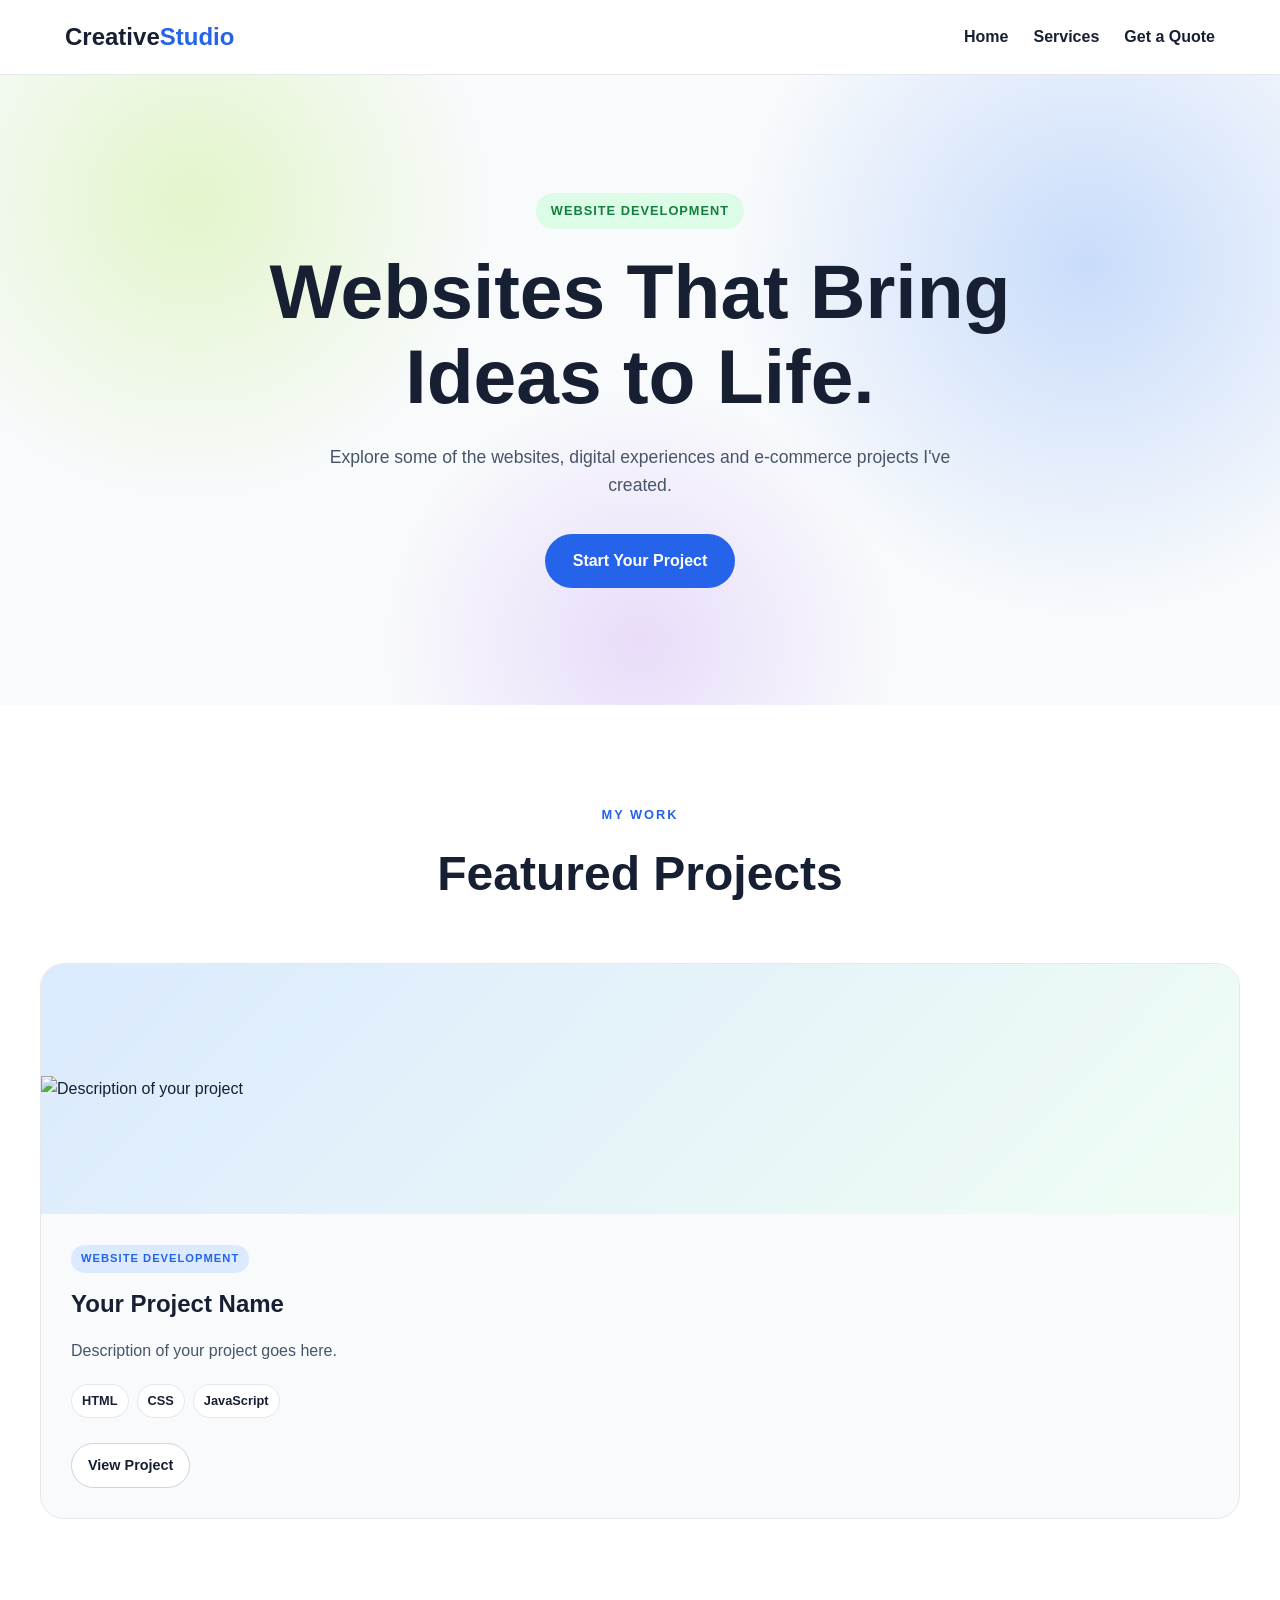
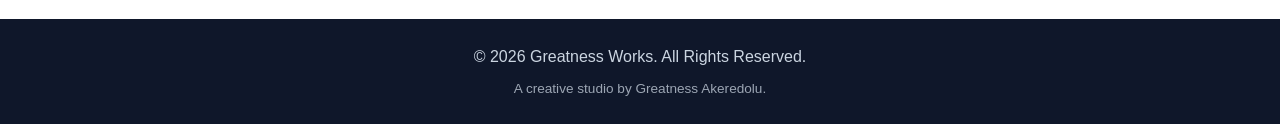
==== portfolio/web-development.html @ 1c09d226 "I created a portfolio page for each services and a preview" ====
<!doctype html>

<html lang="en">
  <head>
    <meta charset="UTF-8" />

    <meta name="viewport" content="width=device-width, initial-scale=1.0" />

    <meta
      name="description"
      content="Website and e-commerce development portfolio."
    />

    <title>Website Development Portfolio | CreativeStudio</title>

    <!-- Link to main stylesheet -->

    <link rel="stylesheet" href="../style.css" />
  </head>

  <body>
    <!-- Navigation -->

    <header>
      <nav>
        <h1 class="logo">
          <a href="../index.html"> Creative<span>Studio</span> </a>
        </h1>

        <ul class="nav-links">
          <li>
            <a href="../index.html"> Home </a>
          </li>

          <li>
            <a href="../index.html#services"> Services </a>
          </li>

          <li>
            <a href="../index.html#contact"> Get a Quote </a>
          </li>
        </ul>
      </nav>
    </header>

    <main>
      <!-- Portfolio Hero -->

      <section class="portfolio-hero">
        <p class="portfolio-label">WEBSITE DEVELOPMENT</p>

        <h2>Websites That Bring Ideas to Life.</h2>

        <p>
          Explore some of the websites, digital experiences and e-commerce
          projects I've created.
        </p>

        <a href="../index.html#contact" class="primary-button">
          Start Your Project
        </a>
      </section>

      <!-- Portfolio Projects -->

      <section class="portfolio-section">
        <div class="section-heading">
          <p>MY WORK</p>

          <h2>Featured Projects</h2>
        </div>

        <div class="portfolio-grid">
          <!-- Portfolio Project Example -->

          <article class="portfolio-card">
            <!-- PROJECT PREVIEW -->
            <div class="portfolio-preview">
              <img
                src="../assets/images/your-project-image.jpg"
                alt="Description of your project"
                class="portfolio-image"
              />
            </div>

            <!-- PROJECT INFORMATION -->
            <div class="portfolio-content">
              <span class="project-category"> WEBSITE DEVELOPMENT </span>

              <h3>Your Project Name</h3>

              <p>Description of your project goes here.</p>

              <div class="project-tools">
                <span>HTML</span>
                <span>CSS</span>
                <span>JavaScript</span>
              </div>

              <div class="project-links">
                <a href="#" class="portfolio-button"> View Project </a>
              </div>
            </div>
          </article>

          <!-- Add More Projects Here -->
        </div>
      </section>
    </main>

    <!-- Footer -->

    <footer>
      <p>© 2026 Greatness Works. All Rights Reserved.</p>

      <p class="founder-credit">A creative studio by Greatness Akeredolu.</p>
    </footer>
  </body>
</html>
---- style.css ----
/* =========================
   GLOBAL STYLES
========================= */

* {
  margin: 0;
  padding: 0;
  box-sizing: border-box;
}

html {
  scroll-behavior: smooth;
}

body {
  font-family: Arial, sans-serif;
  background-color: #f8fafc;
  color: #172033;
  line-height: 1.6;
}

/* =========================
   NAVIGATION
========================= */

header {
  position: sticky;
  top: 0;
  z-index: 1000;

  background-color: rgba(255, 255, 255, 0.95);
  backdrop-filter: blur(10px);

  border-bottom: 1px solid #e5e7eb;
}

nav {
  max-width: 1200px;
  margin: auto;
  padding: 18px 25px;

  display: flex;
  justify-content: space-between;
  align-items: center;
}

.logo {
  font-size: 1.5rem;
  font-weight: 800;
}

.logo span {
  color: #2563eb;
}

.nav-links {
  display: flex;
  gap: 25px;
  list-style: none;
}

.nav-links a {
  color: #172033;
  text-decoration: none;
  font-weight: 600;

  transition: color 0.3s ease;
}

.nav-links a:hover {
  color: #2563eb;
}

/* =========================
   HERO SECTION
========================= */

.hero {
  min-height: 90vh;

  display: flex;
  align-items: center;
  justify-content: center;

  padding: 80px 25px;

  text-align: center;

  background:
    radial-gradient(circle at top left, #d9f99d, transparent 35%),
    radial-gradient(circle at bottom right, #bfdbfe, transparent 35%), #f8fafc;
}

.hero-content {
  max-width: 850px;
}

.hero-tag {
  display: inline-block;

  margin-bottom: 20px;
  padding: 8px 15px;

  border-radius: 50px;

  background-color: #dcfce7;
  color: #15803d;

  font-size: 0.8rem;
  font-weight: bold;

  letter-spacing: 1px;
}

.hero h2 {
  font-size: clamp(2.5rem, 6vw, 5rem);

  line-height: 1.1;

  margin-bottom: 25px;
}

.hero-description {
  max-width: 650px;
  margin: 0 auto 35px;

  font-size: 1.1rem;
  color: #475569;
}

/* =========================
   BUTTONS
========================= */

.primary-button {
  display: inline-block;

  padding: 14px 28px;

  background-color: #2563eb;
  color: white;

  border-radius: 50px;

  text-decoration: none;
  font-weight: bold;

  transition:
    transform 0.3s ease,
    box-shadow 0.3s ease,
    background-color 0.3s ease;
}

.primary-button:hover {
  background-color: #1d4ed8;

  transform: translateY(-3px);

  box-shadow: 0 10px 25px rgba(37, 99, 235, 0.25);
}

/* =========================
   GENERAL SECTIONS
========================= */

section {
  padding: 100px 25px;
}

.section-heading {
  max-width: 700px;
  margin: 0 auto 50px;

  text-align: center;
}

.section-heading p {
  color: #2563eb;

  font-size: 0.8rem;
  font-weight: bold;

  letter-spacing: 2px;

  margin-bottom: 10px;
}

.section-heading h2 {
  font-size: clamp(2rem, 4vw, 3rem);
}

/* =========================
   SERVICES
========================= */

.services {
  background-color: white;
}

.services-container {
  max-width: 1200px;
  margin: auto;

  display: grid;

  grid-template-columns: repeat(auto-fit, minmax(240px, 1fr));

  gap: 25px;
}

.service-card {
  padding: 35px 30px;

  background-color: #f8fafc;

  border: 1px solid #e5e7eb;

  border-radius: 20px;

  transition:
    transform 0.3s ease,
    box-shadow 0.3s ease;
}

.service-card:hover {
  transform: translateY(-8px);

  box-shadow: 0 20px 40px rgba(15, 23, 42, 0.1);
}

.service-icon {
  width: 100%;
  height: 180px;

  display: flex;
  justify-content: center;
  align-items: center;

  margin-bottom: 20px;
}

.service-icon img {
  width: 150px;
  height: 150px;

  object-fit: contain;

  transition: transform 0.4s ease;
}

.service-card:hover .service-icon img {
  transform: scale(1.08) rotate(-3deg);
}

.service-card h3 {
  margin-bottom: 15px;

  font-size: 1.3rem;
}

.service-card p {
  margin-bottom: 20px;

  color: #475569;
}

.service-card a {
  color: #2563eb;

  text-decoration: none;

  font-weight: bold;
}

/* =========================
   ABOUT
========================= */

.about {
  text-align: center;

  background: linear-gradient(135deg, #eff6ff, #f0fdf4);
}

.about-description {
  max-width: 750px;

  margin: auto;

  font-size: 1.1rem;

  color: #475569;
}

/* =========================
   CONTACT FORM
========================= */

.contact {
  background-color: white;
}

.contact-description {
  max-width: 650px;

  margin: -30px auto 40px;

  text-align: center;

  color: #475569;
}

form {
  max-width: 700px;

  margin: auto;

  padding: 40px;

  border-radius: 20px;

  background-color: #f8fafc;

  border: 1px solid #e5e7eb;
}

.form-group {
  margin-bottom: 22px;
}

.form-group label {
  display: block;

  margin-bottom: 8px;

  font-weight: bold;
}

.form-group input,
.form-group select,
.form-group textarea {
  width: 100%;

  padding: 14px;

  border: 1px solid #cbd5e1;

  border-radius: 10px;

  font-size: 1rem;

  font-family: inherit;

  transition:
    border-color 0.3s ease,
    box-shadow 0.3s ease;
}

.form-group input:focus,
.form-group select:focus,
.form-group textarea:focus {
  outline: none;

  border-color: #2563eb;

  box-shadow: 0 0 0 3px rgba(37, 99, 235, 0.1);
}

textarea {
  resize: vertical;
}

/* =========================
   PAYMENT SECTION
========================= */

.payment {
  text-align: center;

  color: white;

  background: linear-gradient(135deg, #172033, #1e3a8a);
}

.payment h2 {
  margin-bottom: 20px;

  font-size: 2rem;
}

.payment p {
  max-width: 600px;

  margin: 10px auto;

  color: #dbeafe;
}

/* =========================
   FOOTER
========================= */

footer {
  padding: 25px;

  text-align: center;

  background-color: #0f172a;

  color: #cbd5e1;
}

/* =========================
   MOBILE RESPONSIVENESS
========================= */

@media (max-width: 768px) {
  nav {
    flex-direction: column;

    gap: 15px;
  }

  .nav-links {
    flex-wrap: wrap;

    justify-content: center;

    gap: 15px;
  }

  .hero {
    min-height: 80vh;
  }

  section {
    padding: 70px 20px;
  }

  form {
    padding: 25px 20px;
  }
}

/* =========================
   CREATIVE VISUAL IDENTITY
========================= */

.hero {
  position: relative;
  overflow: hidden;

  background:
    radial-gradient(
      circle at 15% 20%,
      rgba(163, 230, 53, 0.35),
      transparent 25%
    ),
    radial-gradient(
      circle at 85% 75%,
      rgba(147, 51, 234, 0.2),
      transparent 30%
    ),
    radial-gradient(
      circle at 80% 15%,
      rgba(59, 130, 246, 0.25),
      transparent 30%
    ),
    #f8fafc;
}

/* Keep hero content above decorations */

.hero-content {
  position: relative;
  z-index: 2;
}

/* Floating shapes */

.creative-shape {
  position: absolute;

  border-radius: 50%;

  filter: blur(2px);

  opacity: 0.7;

  animation: float 8s ease-in-out infinite;
}

/* Green blob */

.shape-one {
  width: 180px;
  height: 180px;

  background: linear-gradient(135deg, #a3e635, #22c55e);

  top: 15%;
  left: 8%;

  border-radius: 60% 40% 30% 70% / 60% 30% 70% 40%;
}

/* Blue blob */

.shape-two {
  width: 140px;
  height: 140px;

  background: linear-gradient(135deg, #38bdf8, #2563eb);

  bottom: 12%;
  right: 10%;

  animation-delay: 2s;

  border-radius: 40% 60% 70% 30% / 40% 50% 50% 60%;
}

/* Purple blob */

.shape-three {
  width: 90px;
  height: 90px;

  background: linear-gradient(135deg, #c084fc, #ec4899);

  top: 20%;
  right: 20%;

  animation-delay: 4s;
}

/* Creative symbols */

.creative-symbol {
  position: absolute;

  z-index: 1;

  font-size: 3rem;

  animation: float 6s ease-in-out infinite;

  opacity: 0.8;
}

.symbol-one {
  color: #2563eb;

  top: 18%;
  left: 25%;
}

.symbol-two {
  color: #9333ea;

  bottom: 18%;
  left: 15%;

  animation-delay: 2s;
}

.symbol-three {
  color: #84cc16;

  top: 30%;
  right: 12%;

  font-size: 2rem;

  animation-delay: 3s;
}

/* Floating animation */

@keyframes float {
  0%,
  100% {
    transform: translateY(0px) rotate(0deg);
  }

  50% {
    transform: translateY(-20px) rotate(8deg);
  }
}

/* Creative service card personality */

.service-card {
  position: relative;

  overflow: hidden;
}

/* Color accent at top */

.service-card::before {
  content: "";

  position: absolute;

  top: 0;
  left: 0;

  width: 100%;
  height: 5px;

  background: linear-gradient(90deg, #2563eb, #84cc16, #9333ea);
}

/* Slight personality differences */

.service-card:nth-child(1) {
  transform: rotate(-1deg);
}

.service-card:nth-child(2) {
  transform: rotate(1deg);
}

.service-card:nth-child(3) {
  transform: rotate(-0.5deg);
}

.service-card:nth-child(4) {
  transform: rotate(0.8deg);
}

/* Maintain hover effect */

.service-card:hover {
  transform: translateY(-10px) rotate(0deg) scale(1.02);
}

/* =========================
   CREATIVE PLAYGROUND
========================= */

.services {
  position: relative;

  overflow: hidden;
}

/* Heading highlight */

.section-heading h2 span {
  display: block;

  background: linear-gradient(90deg, #2563eb, #84cc16, #9333ea);

  -webkit-background-clip: text;
  background-clip: text;

  color: transparent;
}

/* Creative subtitle */

.creative-subheading {
  max-width: 600px;

  margin: 20px auto 0;

  color: #64748b;

  font-size: 1rem;

  letter-spacing: 0;
}

/* Decorative container */

.creative-section-decoration {
  position: absolute;

  inset: 0;

  pointer-events: none;
}

/* Creative doodles */

.doodle {
  position: absolute;

  font-weight: bold;

  opacity: 0.5;

  animation: doodleFloat 7s ease-in-out infinite;
}

.doodle-one {
  top: 12%;
  left: 8%;

  color: #2563eb;

  font-size: 3rem;
}

.doodle-two {
  top: 20%;
  right: 8%;

  color: #9333ea;

  font-size: 2.5rem;

  animation-delay: 2s;
}

.doodle-three {
  bottom: 15%;
  left: 5%;

  color: #84cc16;

  font-size: 3rem;

  animation-delay: 4s;
}

/* Doodle movement */

@keyframes doodleFloat {
  0%,
  100% {
    transform: translateY(0) rotate(0deg);
  }

  50% {
    transform: translateY(-15px) rotate(10deg);
  }
}

/* =========================
   SERVICE PERSONALITY
========================= */

/* Website Development */

.service-card:nth-child(1)::after {
  content: "BUILD";

  position: absolute;

  top: 20px;
  right: 20px;

  padding: 5px 10px;

  border-radius: 50px;

  background-color: #dbeafe;

  color: #2563eb;

  font-size: 0.7rem;

  font-weight: bold;

  letter-spacing: 1px;
}

/* Video Editing */

.service-card:nth-child(2)::after {
  content: "CREATE";

  position: absolute;

  top: 20px;
  right: 20px;

  padding: 5px 10px;

  border-radius: 50px;

  background-color: #fce7f3;

  color: #db2777;

  font-size: 0.7rem;

  font-weight: bold;

  letter-spacing: 1px;
}

/* Game Development */

.service-card:nth-child(3)::after {
  content: "PLAY";

  position: absolute;

  top: 20px;
  right: 20px;

  padding: 5px 10px;

  border-radius: 50px;

  background-color: #ecfccb;

  color: #65a30d;

  font-size: 0.7rem;

  font-weight: bold;

  letter-spacing: 1px;
}

/* Photography */

.service-card:nth-child(4)::after {
  content: "CAPTURE";

  position: absolute;

  top: 20px;
  right: 20px;

  padding: 5px 10px;

  border-radius: 50px;

  background-color: #ede9fe;

  color: #7c3aed;

  font-size: 0.7rem;

  font-weight: bold;

  letter-spacing: 1px;
}

/* =========================
   CREATIVE BRAND SIGNATURE
========================= */

.creative-skills {
  display: flex;

  justify-content: center;
  align-items: center;

  flex-wrap: wrap;

  gap: 12px;

  margin: 0 auto 35px;

  font-size: 0.8rem;

  font-weight: 800;

  letter-spacing: 1.5px;

  color: #475569;
}

.creative-skills span:not(.skill-symbol) {
  padding: 8px 12px;

  border-radius: 50px;

  background-color: rgba(255, 255, 255, 0.6);

  border: 1px solid rgba(203, 213, 225, 0.8);

  transition:
    transform 0.3s ease,
    background-color 0.3s ease;
}

.creative-skills span:not(.skill-symbol):hover {
  transform: translateY(-4px);

  background-color: white;
}

.skill-symbol {
  color: #84cc16;

  font-size: 1rem;
}

/* =========================
   FORM SUBMISSION MESSAGES
========================= */

.form-message {
  max-width: 600px;

  margin: 20px auto;

  padding: 16px 20px;

  border-radius: 12px;

  font-weight: 600;

  text-align: center;

  animation: messageAppear 0.4s ease;
}

.form-message.success {
  background-color: #ecfdf5;

  color: #166534;

  border: 1px solid #86efac;
}

.form-message.error {
  background-color: #fef2f2;

  color: #991b1b;

  border: 1px solid #fca5a5;
}

@keyframes messageAppear {
  from {
    opacity: 0;

    transform: translateY(10px);
  }

  to {
    opacity: 1;

    transform: translateY(0);
  }
}

/* Disabled button */

button:disabled {
  opacity: 0.7;

  cursor: not-allowed;
}

.founder-credit {
  margin-top: 8px;

  font-size: 0.85rem;

  opacity: 0.75;
}

/* =========================
   SERVICE ACTION BUTTONS
========================= */

.service-actions {
  display: flex;
  align-items: center;
  gap: 15px;
  flex-wrap: wrap;
}

/* Portfolio Button */

.portfolio-button {
  display: inline-flex;
  align-items: center;
  justify-content: center;

  padding: 10px 16px;

  border: 1px solid #cbd5e1;
  border-radius: 50px;

  color: #172033;
  background-color: white;

  text-decoration: none;

  font-weight: 700;
  font-size: 0.9rem;

  transition:
    transform 0.3s ease,
    box-shadow 0.3s ease,
    border-color 0.3s ease;
}

.portfolio-button:hover {
  transform: translateY(-3px);

  border-color: #2563eb;

  box-shadow: 0 8px 20px rgba(37, 99, 235, 0.15);
}

/* Quote Button */

.service-quote-button {
  font-weight: bold;
}

/* =========================
   PORTFOLIO SYSTEM
========================= */

/* Logo link */

.logo a {
  color: inherit;

  text-decoration: none;
}

/* Portfolio Hero */

.portfolio-hero {
  min-height: 70vh;

  display: flex;

  flex-direction: column;

  justify-content: center;

  align-items: center;

  text-align: center;

  padding: 100px 25px;

  background:
    radial-gradient(
      circle at 15% 20%,
      rgba(163, 230, 53, 0.25),
      transparent 25%
    ),
    radial-gradient(
      circle at 85% 30%,
      rgba(59, 130, 246, 0.25),
      transparent 30%
    ),
    radial-gradient(
      circle at 50% 90%,
      rgba(147, 51, 234, 0.15),
      transparent 30%
    ),
    #f8fafc;
}

.portfolio-hero h2 {
  max-width: 850px;

  margin-bottom: 25px;

  font-size: clamp(2.5rem, 6vw, 5rem);

  line-height: 1.1;
}

.portfolio-hero > p:not(.portfolio-label) {
  max-width: 650px;

  margin-bottom: 35px;

  color: #475569;

  font-size: 1.1rem;
}

.portfolio-label {
  margin-bottom: 20px;

  padding: 8px 15px;

  border-radius: 50px;

  background-color: #dcfce7;

  color: #15803d;

  font-size: 0.8rem;

  font-weight: bold;

  letter-spacing: 1px;
}

/* Portfolio Section */

.portfolio-section {
  background-color: white;
}

/* Portfolio Grid */

.portfolio-grid {
  max-width: 1200px;

  margin: auto;

  display: grid;

  grid-template-columns: repeat(auto-fit, minmax(300px, 1fr));

  gap: 30px;
}

/* Portfolio Card */

.portfolio-card {
  overflow: hidden;

  border: 1px solid #e5e7eb;

  border-radius: 24px;

  background-color: #f8fafc;

  transition:
    transform 0.3s ease,
    box-shadow 0.3s ease;
}

.portfolio-card:hover {
  transform: translateY(-8px);

  box-shadow: 0 20px 40px rgba(15, 23, 42, 0.12);
}

/* Portfolio Preview */

.portfolio-preview {
  min-height: 250px;

  display: flex;

  justify-content: center;

  align-items: center;

  background: linear-gradient(135deg, #dbeafe, #f0fdf4);
}

/* Placeholder */

.portfolio-placeholder {
  text-align: center;

  color: #475569;
}

.portfolio-placeholder span {
  display: block;

  margin-bottom: 10px;

  font-size: 4rem;
}

/* Portfolio Content */

.portfolio-content {
  padding: 30px;
}

.project-category {
  display: inline-block;

  margin-bottom: 12px;

  padding: 5px 10px;

  border-radius: 50px;

  background-color: #dbeafe;

  color: #2563eb;

  font-size: 0.7rem;

  font-weight: bold;

  letter-spacing: 1px;
}

.portfolio-content h3 {
  margin-bottom: 15px;

  font-size: 1.5rem;
}

.portfolio-content > p {
  margin-bottom: 20px;

  color: #475569;
}

/* Tools */

.project-tools {
  display: flex;

  flex-wrap: wrap;

  gap: 8px;

  margin-bottom: 25px;
}

.project-tools span {
  padding: 6px 10px;

  border-radius: 50px;

  background-color: white;

  border: 1px solid #e2e8f0;

  font-size: 0.8rem;

  font-weight: 600;
}

/* Project Links */

.project-links {
  display: flex;

  align-items: center;

  gap: 15px;

  flex-wrap: wrap;
}

.project-link {
  color: #2563eb;

  text-decoration: none;

  font-weight: bold;
}

/* =========================
   PORTFOLIO MEDIA TYPES
========================= */

/* Images */

.portfolio-image {
  width: 100%;
  height: 100%;

  display: block;

  object-fit: cover;
}

/* Videos */

.portfolio-video {
  width: 100%;

  display: block;

  border-radius: 0;
}

/* PDF / Document Preview */

.document-preview {
  min-height: 250px;

  display: flex;

  flex-direction: column;

  justify-content: center;
  align-items: center;

  text-align: center;

  padding: 30px;

  background: linear-gradient(135deg, #f8fafc, #e0e7ff);
}

.document-icon {
  font-size: 4rem;

  margin-bottom: 15px;
}

.document-preview p {
  color: #475569;
}

/* Game Preview */

.game-preview {
  min-height: 250px;

  display: flex;

  flex-direction: column;

  justify-content: center;
  align-items: center;

  text-align: center;

  padding: 30px;

  background: linear-gradient(135deg, #ecfccb, #dbeafe);
}

.game-preview span {
  font-size: 5rem;

  margin-bottom: 15px;
}

/* File / Download Preview */

.file-preview {
  min-height: 250px;

  display: flex;

  flex-direction: column;

  justify-content: center;
  align-items: center;

  text-align: center;

  padding: 30px;

  background: linear-gradient(135deg, #fef3c7, #fce7f3);
}

.file-preview span {
  font-size: 4rem;

  margin-bottom: 15px;
}
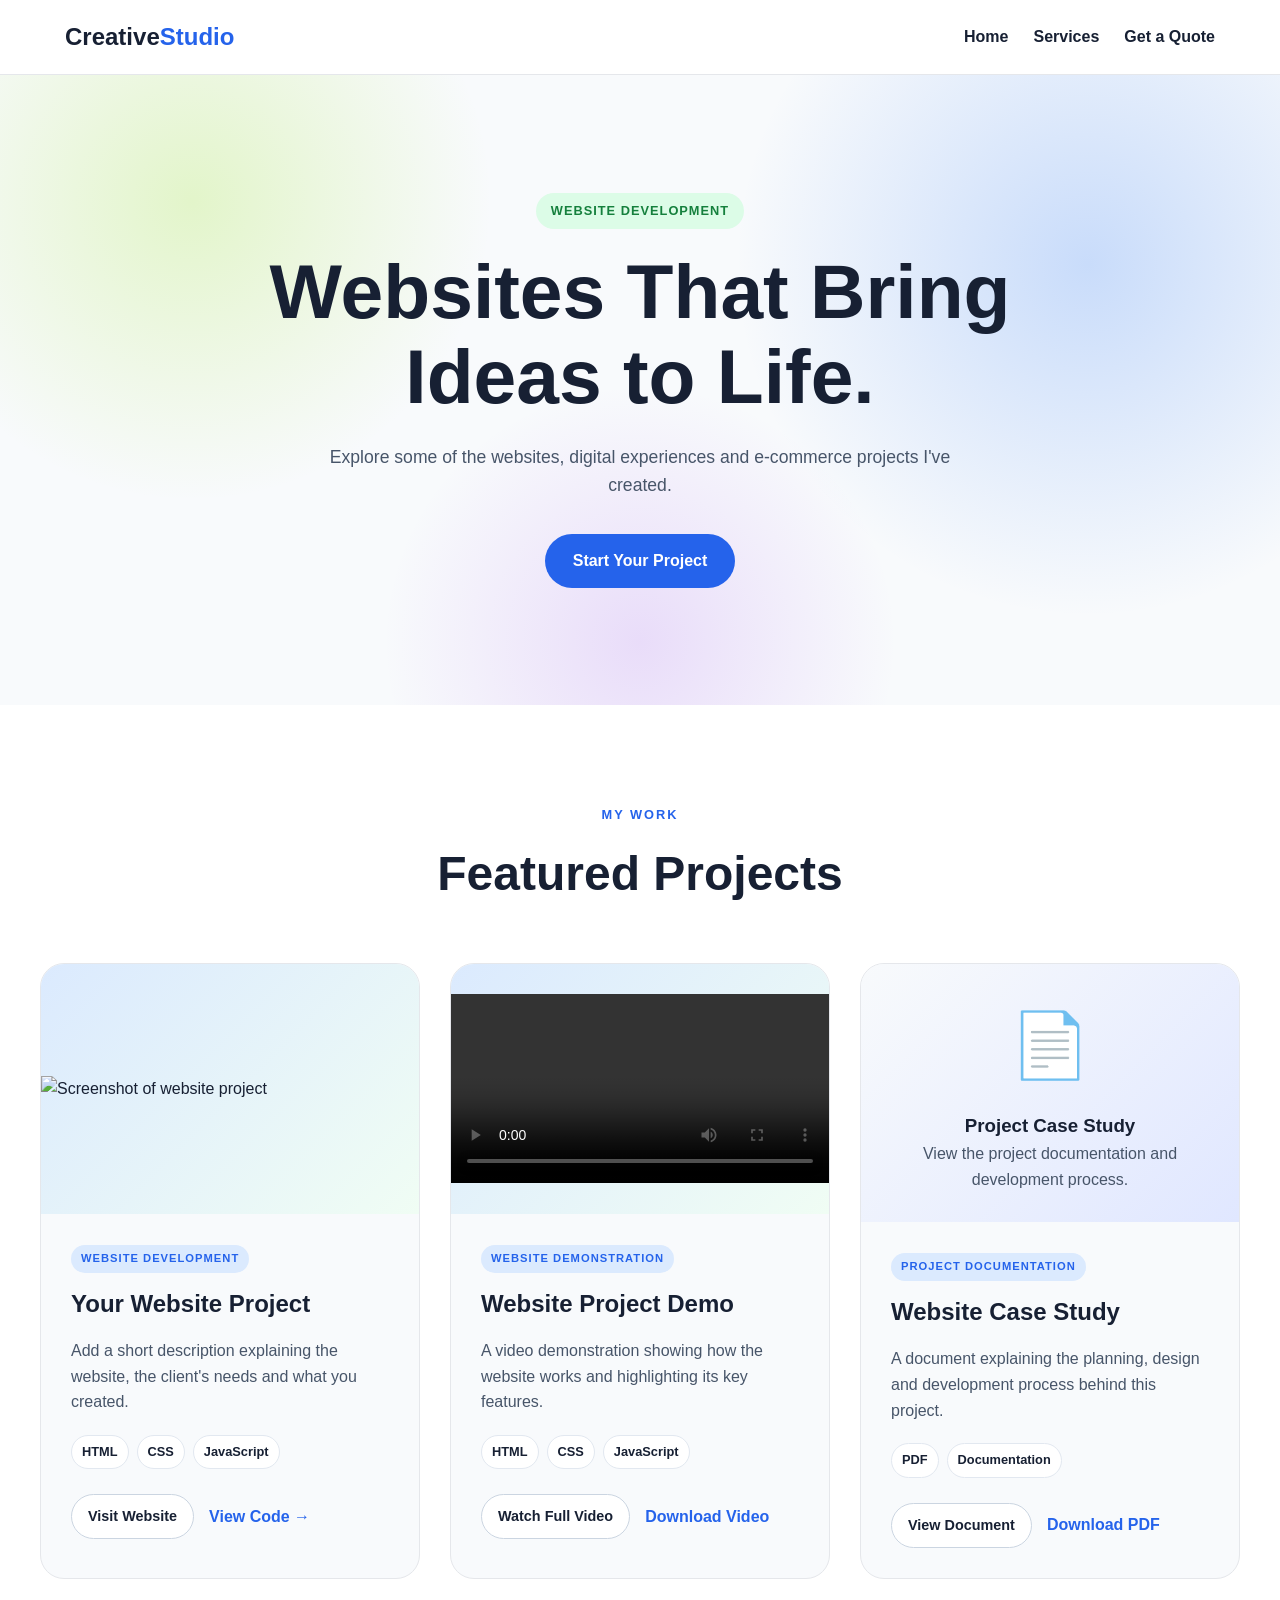
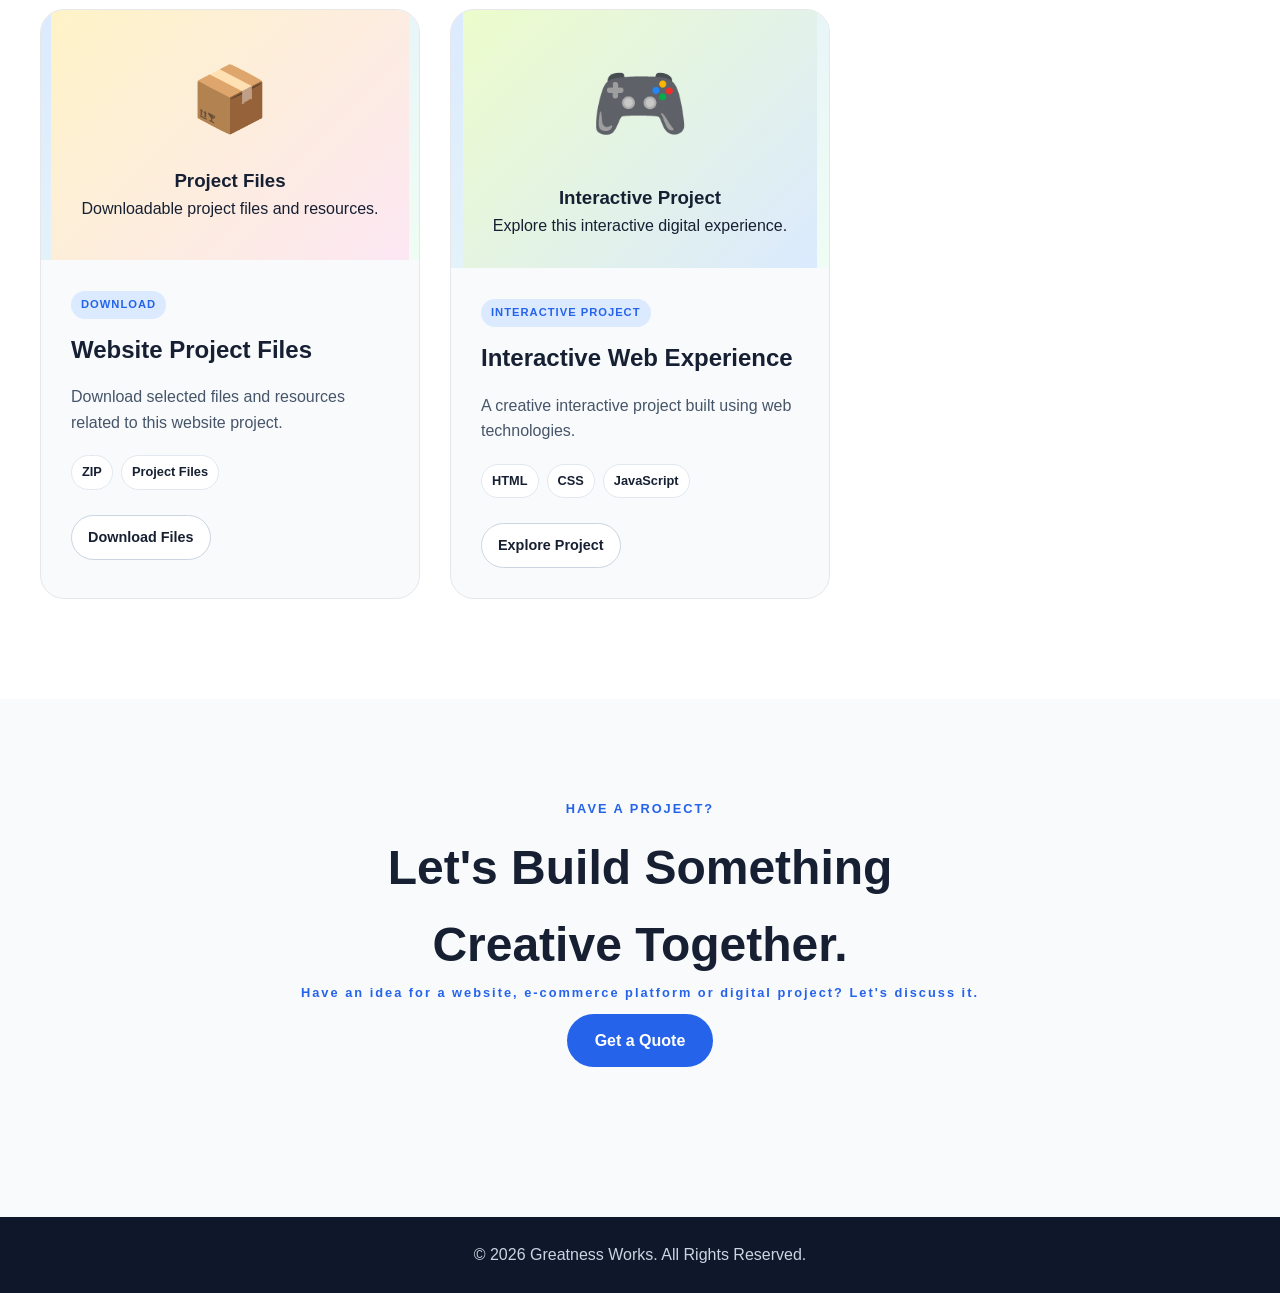
==== commit 0d1aaf0b: "I added different file format to display my work on my web development portfolio page" ====
--- a/portfolio/web-development.html
+++ b/portfolio/web-development.html
@@ -8,24 +8,30 @@
 
     <meta
       name="description"
-      content="Website and e-commerce development portfolio."
+      content="Explore my website and e-commerce development portfolio."
     />
 
     <title>Website Development Portfolio | CreativeStudio</title>
 
-    <!-- Link to main stylesheet -->
+    <!-- Main stylesheet -->
 
     <link rel="stylesheet" href="../style.css" />
   </head>
 
   <body>
-    <!-- Navigation -->
+    <!-- =========================
+         NAVIGATION
+    ========================== -->
 
     <header>
       <nav>
+        <!-- Logo -->
+
         <h1 class="logo">
           <a href="../index.html"> Creative<span>Studio</span> </a>
         </h1>
+
+        <!-- Navigation Links -->
 
         <ul class="nav-links">
           <li>
@@ -44,7 +50,9 @@
     </header>
 
     <main>
-      <!-- Portfolio Hero -->
+      <!-- =========================
+             PORTFOLIO HERO
+        ========================== -->
 
       <section class="portfolio-hero">
         <p class="portfolio-label">WEBSITE DEVELOPMENT</p>
@@ -61,7 +69,9 @@
         </a>
       </section>
 
-      <!-- Portfolio Projects -->
+      <!-- =========================
+             FEATURED PROJECTS
+        ========================== -->
 
       <section class="portfolio-section">
         <div class="section-heading">
@@ -70,50 +80,337 @@
           <h2>Featured Projects</h2>
         </div>
 
+        <!-- Portfolio Grid -->
+
         <div class="portfolio-grid">
-          <!-- Portfolio Project Example -->
+          <!-- =================================
+                     PROJECT TYPE 1:
+                     IMAGE / WEBSITE SCREENSHOT
+                ================================== -->
 
           <article class="portfolio-card">
-            <!-- PROJECT PREVIEW -->
+            <!-- Project Preview -->
+
             <div class="portfolio-preview">
+              <!--
+                        Replace this image path with
+                        your actual project screenshot.
+                        -->
+
               <img
-                src="../assets/images/your-project-image.jpg"
-                alt="Description of your project"
+                src="../assets/images/website-project.jpg"
+                alt="Screenshot of website project"
                 class="portfolio-image"
               />
             </div>
 
-            <!-- PROJECT INFORMATION -->
+            <!-- Project Content -->
+
             <div class="portfolio-content">
               <span class="project-category"> WEBSITE DEVELOPMENT </span>
 
-              <h3>Your Project Name</h3>
-
-              <p>Description of your project goes here.</p>
+              <h3>Your Website Project</h3>
+
+              <p>
+                Add a short description explaining the website, the client's
+                needs and what you created.
+              </p>
+
+              <!-- Technologies -->
 
               <div class="project-tools">
                 <span>HTML</span>
+
                 <span>CSS</span>
+
                 <span>JavaScript</span>
               </div>
 
+              <!-- Project Links -->
+
               <div class="project-links">
-                <a href="#" class="portfolio-button"> View Project </a>
+                <!-- Live Website -->
+
+                <a
+                  href="https://your-live-project.com"
+                  class="portfolio-button"
+                  target="_blank"
+                  rel="noopener noreferrer"
+                >
+                  Visit Website
+                </a>
+
+                <!-- Source Code -->
+
+                <a
+                  href="https://github.com/yourusername/project"
+                  class="project-link"
+                  target="_blank"
+                  rel="noopener noreferrer"
+                >
+                  View Code →
+                </a>
               </div>
             </div>
           </article>
 
-          <!-- Add More Projects Here -->
+          <!-- =================================
+                     PROJECT TYPE 2:
+                     VIDEO PROJECT
+                ================================== -->
+
+          <article class="portfolio-card">
+            <!-- Video Preview -->
+
+            <div class="portfolio-preview">
+              <video class="portfolio-video" controls preload="metadata">
+                <source
+                  src="../assets/videos/project-demo.mp4"
+                  type="video/mp4"
+                />
+
+                Your browser does not support the video tag.
+              </video>
+            </div>
+
+            <!-- Project Content -->
+
+            <div class="portfolio-content">
+              <span class="project-category"> WEBSITE DEMONSTRATION </span>
+
+              <h3>Website Project Demo</h3>
+
+              <p>
+                A video demonstration showing how the website works and
+                highlighting its key features.
+              </p>
+
+              <div class="project-tools">
+                <span>HTML</span>
+
+                <span>CSS</span>
+
+                <span>JavaScript</span>
+              </div>
+
+              <div class="project-links">
+                <a
+                  href="../assets/videos/project-demo.mp4"
+                  class="portfolio-button"
+                  target="_blank"
+                >
+                  Watch Full Video
+                </a>
+
+                <a
+                  href="../assets/videos/project-demo.mp4"
+                  class="project-link"
+                  download
+                >
+                  Download Video
+                </a>
+              </div>
+            </div>
+          </article>
+
+          <!-- =================================
+                     PROJECT TYPE 3:
+                     DOCUMENT / PDF PROJECT
+                ================================== -->
+
+          <article class="portfolio-card">
+            <!-- Document Preview -->
+
+            <div class="portfolio-preview">
+              <div class="document-preview">
+                <div class="document-icon">📄</div>
+
+                <h3>Project Case Study</h3>
+
+                <p>View the project documentation and development process.</p>
+              </div>
+            </div>
+
+            <!-- Project Content -->
+
+            <div class="portfolio-content">
+              <span class="project-category"> PROJECT DOCUMENTATION </span>
+
+              <h3>Website Case Study</h3>
+
+              <p>
+                A document explaining the planning, design and development
+                process behind this project.
+              </p>
+
+              <div class="project-tools">
+                <span>PDF</span>
+
+                <span>Documentation</span>
+              </div>
+
+              <div class="project-links">
+                <a
+                  href="../assets/documents/project-case-study.pdf"
+                  class="portfolio-button"
+                  target="_blank"
+                >
+                  View Document
+                </a>
+
+                <a
+                  href="../assets/documents/project-case-study.pdf"
+                  class="project-link"
+                  download
+                >
+                  Download PDF
+                </a>
+              </div>
+            </div>
+          </article>
+
+          <!-- =================================
+                     PROJECT TYPE 4:
+                     DOWNLOADABLE PROJECT FILE
+                ================================== -->
+
+          <article class="portfolio-card">
+            <!-- File Preview -->
+
+            <div class="portfolio-preview">
+              <div class="file-preview">
+                <span> 📦 </span>
+
+                <h3>Project Files</h3>
+
+                <p>Downloadable project files and resources.</p>
+              </div>
+            </div>
+
+            <!-- Project Content -->
+
+            <div class="portfolio-content">
+              <span class="project-category"> DOWNLOAD </span>
+
+              <h3>Website Project Files</h3>
+
+              <p>
+                Download selected files and resources related to this website
+                project.
+              </p>
+
+              <div class="project-tools">
+                <span>ZIP</span>
+
+                <span>Project Files</span>
+              </div>
+
+              <div class="project-links">
+                <a
+                  href="../assets/downloads/project-files.zip"
+                  class="portfolio-button"
+                  download
+                >
+                  Download Files
+                </a>
+              </div>
+            </div>
+          </article>
+
+          <!-- =================================
+                     PROJECT TYPE 5:
+                     PLAYABLE WEB GAME / INTERACTIVE PROJECT
+
+                     NOTE:
+                     This is included as a reusable
+                     example. It would normally be
+                     more relevant on your Game
+                     Development portfolio page.
+                ================================== -->
+
+          <article class="portfolio-card">
+            <!-- Game Preview -->
+
+            <div class="portfolio-preview">
+              <div class="game-preview">
+                <span> 🎮 </span>
+
+                <h3>Interactive Project</h3>
+
+                <p>Explore this interactive digital experience.</p>
+              </div>
+            </div>
+
+            <!-- Project Content -->
+
+            <div class="portfolio-content">
+              <span class="project-category"> INTERACTIVE PROJECT </span>
+
+              <h3>Interactive Web Experience</h3>
+
+              <p>
+                A creative interactive project built using web technologies.
+              </p>
+
+              <div class="project-tools">
+                <span>HTML</span>
+
+                <span>CSS</span>
+
+                <span>JavaScript</span>
+              </div>
+
+              <div class="project-links">
+                <a
+                  href="https://your-project-link.com"
+                  class="portfolio-button"
+                  target="_blank"
+                  rel="noopener noreferrer"
+                >
+                  Explore Project
+                </a>
+              </div>
+            </div>
+          </article>
+
+          <!-- =================================
+                     ADD MORE PROJECTS BELOW
+
+                     Copy one of the project card
+                     examples above depending on the
+                     type of content you want to show.
+                ================================== -->
+        </div>
+      </section>
+
+      <!-- =========================
+             CALL TO ACTION
+        ========================== -->
+
+      <section class="portfolio-cta">
+        <div class="section-heading">
+          <p>HAVE A PROJECT?</p>
+
+          <h2>Let's Build Something Creative Together.</h2>
+
+          <p>
+            Have an idea for a website, e-commerce platform or digital project?
+            Let's discuss it.
+          </p>
+
+          <a href="../index.html#contact" class="primary-button">
+            Get a Quote
+          </a>
         </div>
       </section>
     </main>
 
-    <!-- Footer -->
+    <!-- =========================
+         FOOTER
+    ========================== -->
 
     <footer>
       <p>© 2026 Greatness Works. All Rights Reserved.</p>
-
-      <p class="founder-credit">A creative studio by Greatness Akeredolu.</p>
     </footer>
   </body>
 </html>
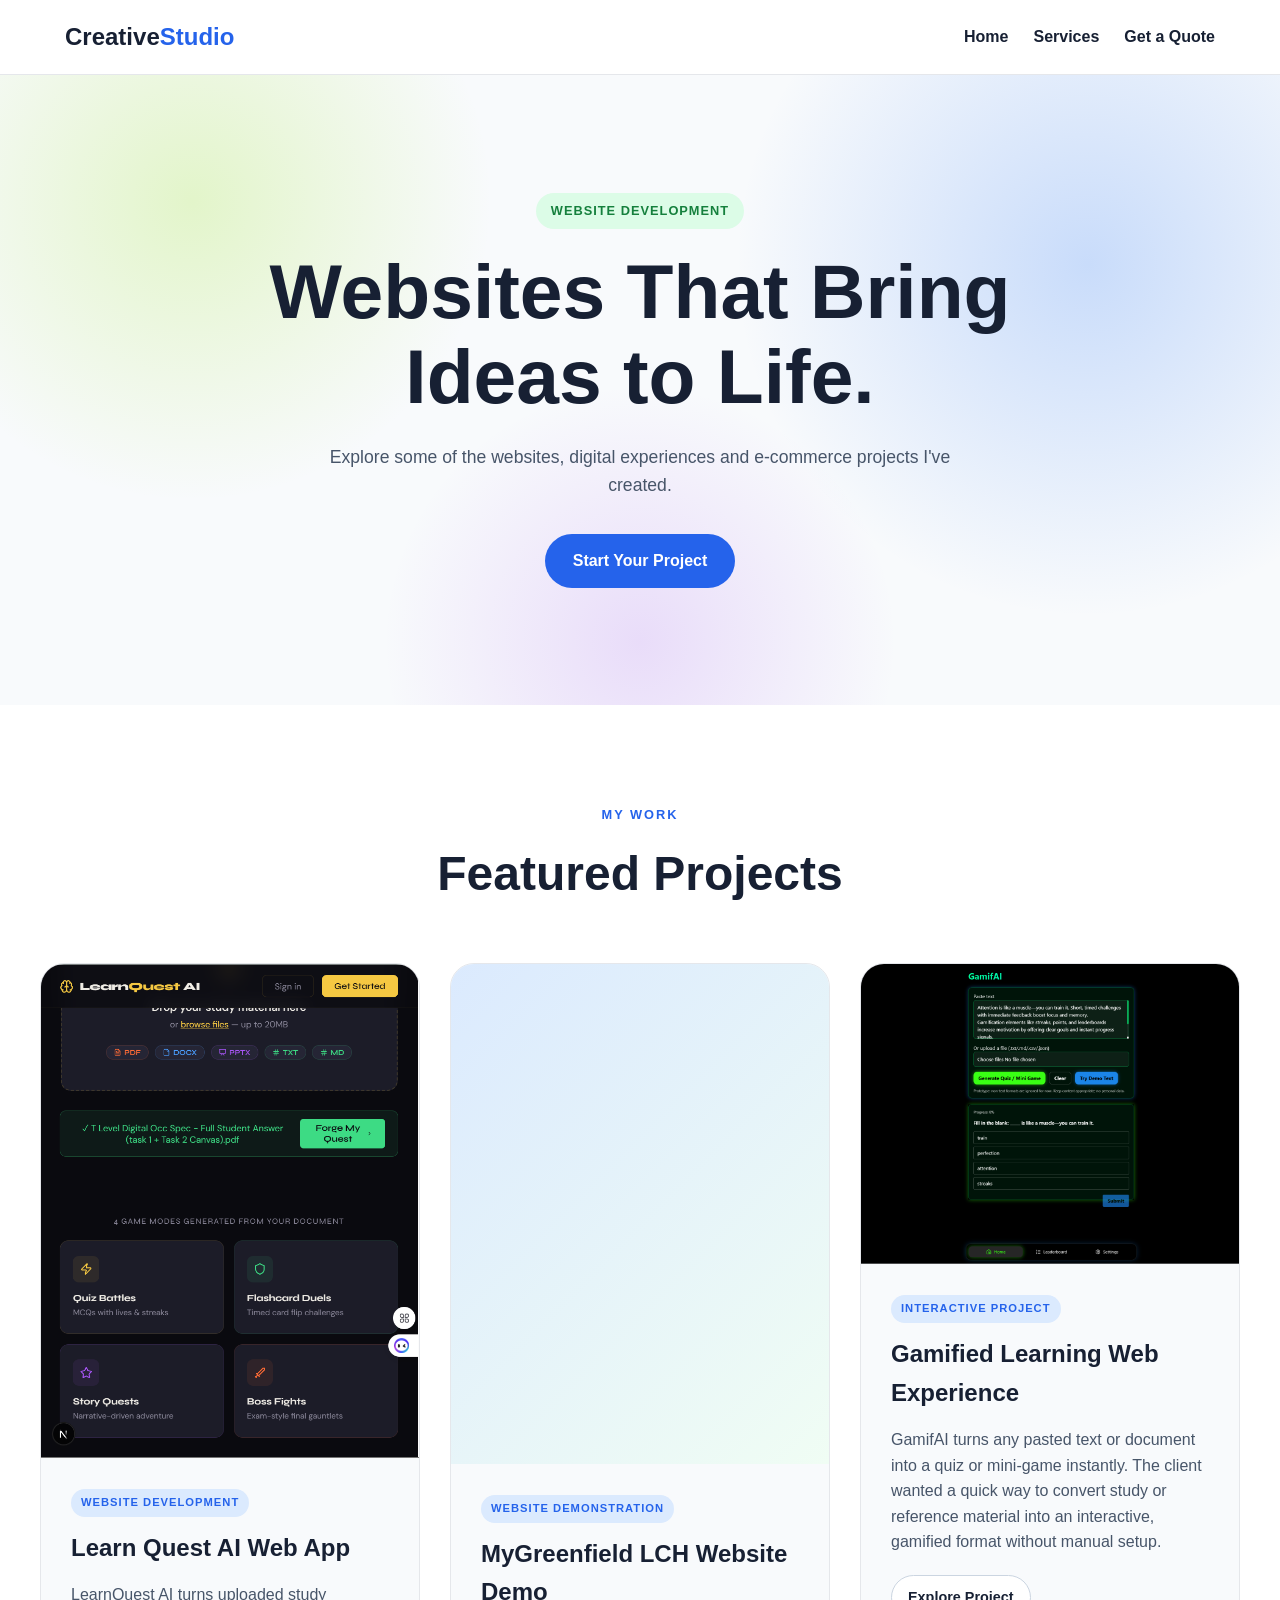
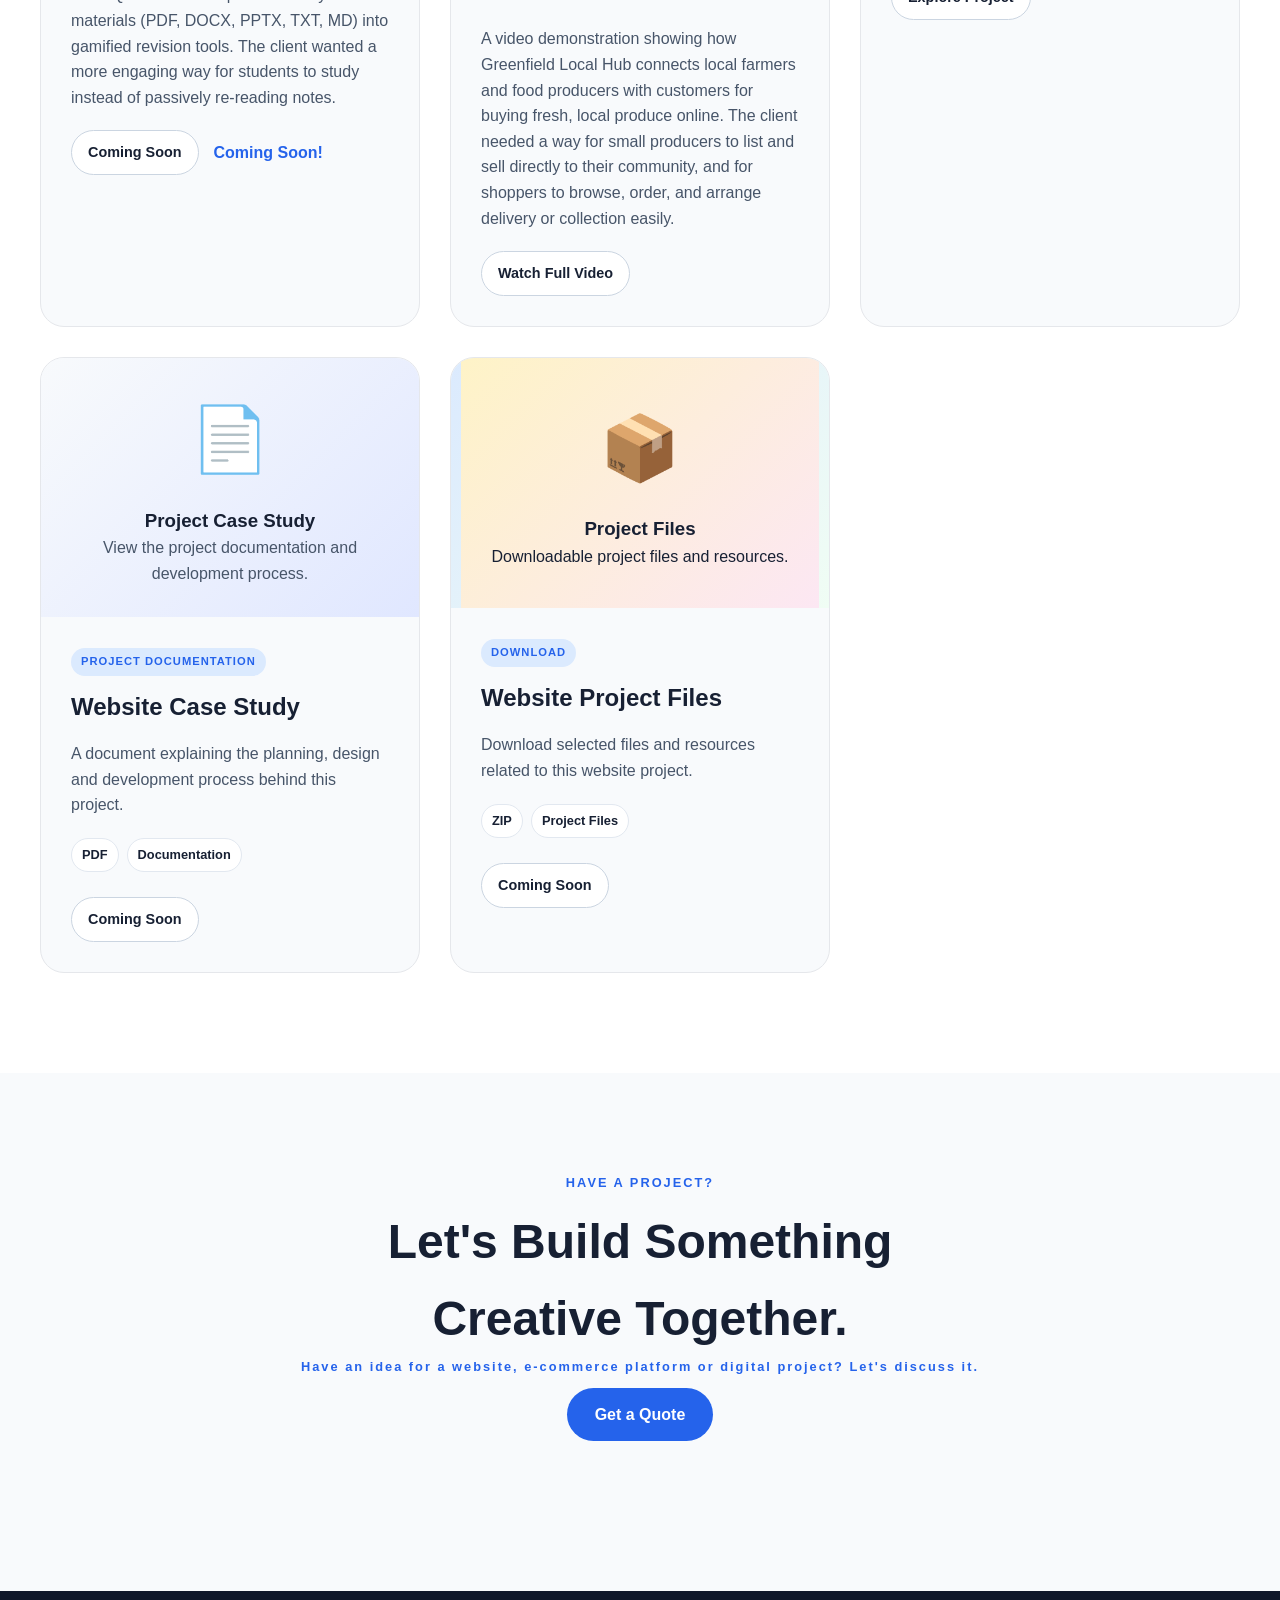
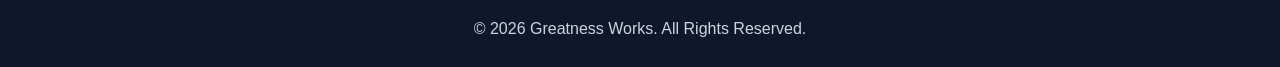
==== commit bc3c1e62: "Update web development portfolio projects and media" ====
--- a/portfolio/web-development.html
+++ b/portfolio/web-development.html
@@ -98,7 +98,7 @@
                         -->
 
               <img
-                src="../assets/images/website-project.jpg"
+                src="../assets/images/Learn-Quest-AI.png"
                 alt="Screenshot of website project"
                 class="portfolio-image"
               />
@@ -109,22 +109,14 @@
             <div class="portfolio-content">
               <span class="project-category"> WEBSITE DEVELOPMENT </span>
 
-              <h3>Your Website Project</h3>
+              <h3>Learn Quest AI Web App</h3>
 
               <p>
-                Add a short description explaining the website, the client's
-                needs and what you created.
+                LearnQuest AI turns uploaded study materials (PDF, DOCX, PPTX,
+                TXT, MD) into gamified revision tools. The client wanted a more
+                engaging way for students to study instead of passively
+                re-reading notes.
               </p>
-
-              <!-- Technologies -->
-
-              <div class="project-tools">
-                <span>HTML</span>
-
-                <span>CSS</span>
-
-                <span>JavaScript</span>
-              </div>
 
               <!-- Project Links -->
 
@@ -137,7 +129,7 @@
                   target="_blank"
                   rel="noopener noreferrer"
                 >
-                  Visit Website
+                  Coming Soon
                 </a>
 
                 <!-- Source Code -->
@@ -148,7 +140,7 @@
                   target="_blank"
                   rel="noopener noreferrer"
                 >
-                  View Code →
+                  Coming Soon!
                 </a>
               </div>
             </div>
@@ -161,157 +153,50 @@
 
           <article class="portfolio-card">
             <!-- Video Preview -->
-
             <div class="portfolio-preview">
-              <video class="portfolio-video" controls preload="metadata">
-                <source
-                  src="../assets/videos/project-demo.mp4"
-                  type="video/mp4"
-                />
-
-                Your browser does not support the video tag.
-              </video>
+              <iframe
+                width="100%"
+                height="500"
+                src="https://www.youtube.com/embed/PdOprYZLmvo"
+                title="Greenfield LCH Website Demo"
+                frameborder="0"
+                allow="
+                  accelerometer;
+                  autoplay;
+                  clipboard-write;
+                  encrypted-media;
+                  gyroscope;
+                  picture-in-picture;
+                  web-share;
+                "
+                allowfullscreen
+              >
+              </iframe>
             </div>
 
             <!-- Project Content -->
-
             <div class="portfolio-content">
               <span class="project-category"> WEBSITE DEMONSTRATION </span>
 
-              <h3>Website Project Demo</h3>
+              <h3>MyGreenfield LCH Website Demo</h3>
 
               <p>
-                A video demonstration showing how the website works and
-                highlighting its key features.
+                A video demonstration showing how Greenfield Local Hub connects
+                local farmers and food producers with customers for buying
+                fresh, local produce online. The client needed a way for small
+                producers to list and sell directly to their community, and for
+                shoppers to browse, order, and arrange delivery or collection
+                easily.
               </p>
 
-              <div class="project-tools">
-                <span>HTML</span>
-
-                <span>CSS</span>
-
-                <span>JavaScript</span>
-              </div>
-
               <div class="project-links">
                 <a
-                  href="../assets/videos/project-demo.mp4"
+                  href="https://youtu.be/PdOprYZLmvo"
                   class="portfolio-button"
                   target="_blank"
+                  rel="noopener noreferrer"
                 >
                   Watch Full Video
-                </a>
-
-                <a
-                  href="../assets/videos/project-demo.mp4"
-                  class="project-link"
-                  download
-                >
-                  Download Video
-                </a>
-              </div>
-            </div>
-          </article>
-
-          <!-- =================================
-                     PROJECT TYPE 3:
-                     DOCUMENT / PDF PROJECT
-                ================================== -->
-
-          <article class="portfolio-card">
-            <!-- Document Preview -->
-
-            <div class="portfolio-preview">
-              <div class="document-preview">
-                <div class="document-icon">📄</div>
-
-                <h3>Project Case Study</h3>
-
-                <p>View the project documentation and development process.</p>
-              </div>
-            </div>
-
-            <!-- Project Content -->
-
-            <div class="portfolio-content">
-              <span class="project-category"> PROJECT DOCUMENTATION </span>
-
-              <h3>Website Case Study</h3>
-
-              <p>
-                A document explaining the planning, design and development
-                process behind this project.
-              </p>
-
-              <div class="project-tools">
-                <span>PDF</span>
-
-                <span>Documentation</span>
-              </div>
-
-              <div class="project-links">
-                <a
-                  href="../assets/documents/project-case-study.pdf"
-                  class="portfolio-button"
-                  target="_blank"
-                >
-                  View Document
-                </a>
-
-                <a
-                  href="../assets/documents/project-case-study.pdf"
-                  class="project-link"
-                  download
-                >
-                  Download PDF
-                </a>
-              </div>
-            </div>
-          </article>
-
-          <!-- =================================
-                     PROJECT TYPE 4:
-                     DOWNLOADABLE PROJECT FILE
-                ================================== -->
-
-          <article class="portfolio-card">
-            <!-- File Preview -->
-
-            <div class="portfolio-preview">
-              <div class="file-preview">
-                <span> 📦 </span>
-
-                <h3>Project Files</h3>
-
-                <p>Downloadable project files and resources.</p>
-              </div>
-            </div>
-
-            <!-- Project Content -->
-
-            <div class="portfolio-content">
-              <span class="project-category"> DOWNLOAD </span>
-
-              <h3>Website Project Files</h3>
-
-              <p>
-                Download selected files and resources related to this website
-                project.
-              </p>
-
-              <div class="project-tools">
-                <span>ZIP</span>
-
-                <span>Project Files</span>
-              </div>
-
-              <div class="project-links">
-                <a
-                  href="../assets/downloads/project-files.zip"
-                  class="portfolio-button"
-                  download
-                >
-                  Download Files
                 </a>
               </div>
             </div>
@@ -332,13 +217,16 @@
             <!-- Game Preview -->
 
             <div class="portfolio-preview">
-              <div class="game-preview">
-                <span> 🎮 </span>
-
-                <h3>Interactive Project</h3>
-
-                <p>Explore this interactive digital experience.</p>
-              </div>
+              <!--
+                        Replace this image path with
+                        your actual project screenshot.
+                        -->
+
+              <img
+                src="../assets/images/GamifAI Web App.png"
+                alt="Screenshot of website project"
+                class="portfolio-image"
+              />
             </div>
 
             <!-- Project Content -->
@@ -346,28 +234,127 @@
             <div class="portfolio-content">
               <span class="project-category"> INTERACTIVE PROJECT </span>
 
-              <h3>Interactive Web Experience</h3>
+              <h3>Gamified Learning Web Experience</h3>
 
               <p>
-                A creative interactive project built using web technologies.
+                GamifAI turns any pasted text or document into a quiz or
+                mini-game instantly. The client wanted a quick way to convert
+                study or reference material into an interactive, gamified format
+                without manual setup.
               </p>
 
-              <div class="project-tools">
-                <span>HTML</span>
-
-                <span>CSS</span>
-
-                <span>JavaScript</span>
-              </div>
-
               <div class="project-links">
                 <a
-                  href="https://your-project-link.com"
+                  href="https://gamifai-sigma.vercel.app/"
                   class="portfolio-button"
                   target="_blank"
                   rel="noopener noreferrer"
                 >
                   Explore Project
+                </a>
+              </div>
+            </div>
+          </article>
+
+          <!-- =================================
+                     PROJECT TYPE 3:
+                     DOCUMENT / PDF PROJECT
+                ================================== -->
+
+          <article class="portfolio-card">
+            <!-- Document Preview -->
+
+            <div class="portfolio-preview">
+              <div class="document-preview">
+                <div class="document-icon">📄</div>
+
+                <h3>Project Case Study</h3>
+
+                <p>View the project documentation and development process.</p>
+              </div>
+            </div>
+
+            <!-- Project Content -->
+
+            <div class="portfolio-content">
+              <span class="project-category"> PROJECT DOCUMENTATION </span>
+
+              <h3>Website Case Study</h3>
+
+              <p>
+                A document explaining the planning, design and development
+                process behind this project.
+              </p>
+
+              <div class="project-tools">
+                <span>PDF</span>
+
+                <span>Documentation</span>
+              </div>
+
+              <div class="project-links">
+                <a
+                  href="../assets/documents/project-case-study.pdf"
+                  class="portfolio-button"
+                  target="_blank"
+                >
+                  Coming Soon
+                </a>
+
+                <a
+                  href="../assets/documents/project-case-study.pdf"
+                  class="project-link"
+                  aria-label="Download the website case study PDF"
+                  download
+                >
+                </a>
+              </div>
+            </div>
+          </article>
+
+          <!-- =================================
+                     PROJECT TYPE 4:
+                     DOWNLOADABLE PROJECT FILE
+                ================================== -->
+
+          <article class="portfolio-card">
+            <!-- File Preview -->
+
+            <div class="portfolio-preview">
+              <div class="file-preview">
+                <span> 📦 </span>
+
+                <h3>Project Files</h3>
+
+                <p>Downloadable project files and resources.</p>
+              </div>
+            </div>
+
+            <!-- Project Content -->
+
+            <div class="portfolio-content">
+              <span class="project-category"> DOWNLOAD </span>
+
+              <h3>Website Project Files</h3>
+
+              <p>
+                Download selected files and resources related to this website
+                project.
+              </p>
+
+              <div class="project-tools">
+                <span>ZIP</span>
+
+                <span>Project Files</span>
+              </div>
+
+              <div class="project-links">
+                <a
+                  href="../assets/downloads/project-files.zip"
+                  class="portfolio-button"
+                  download
+                >
+                  Coming Soon
                 </a>
               </div>
             </div>
